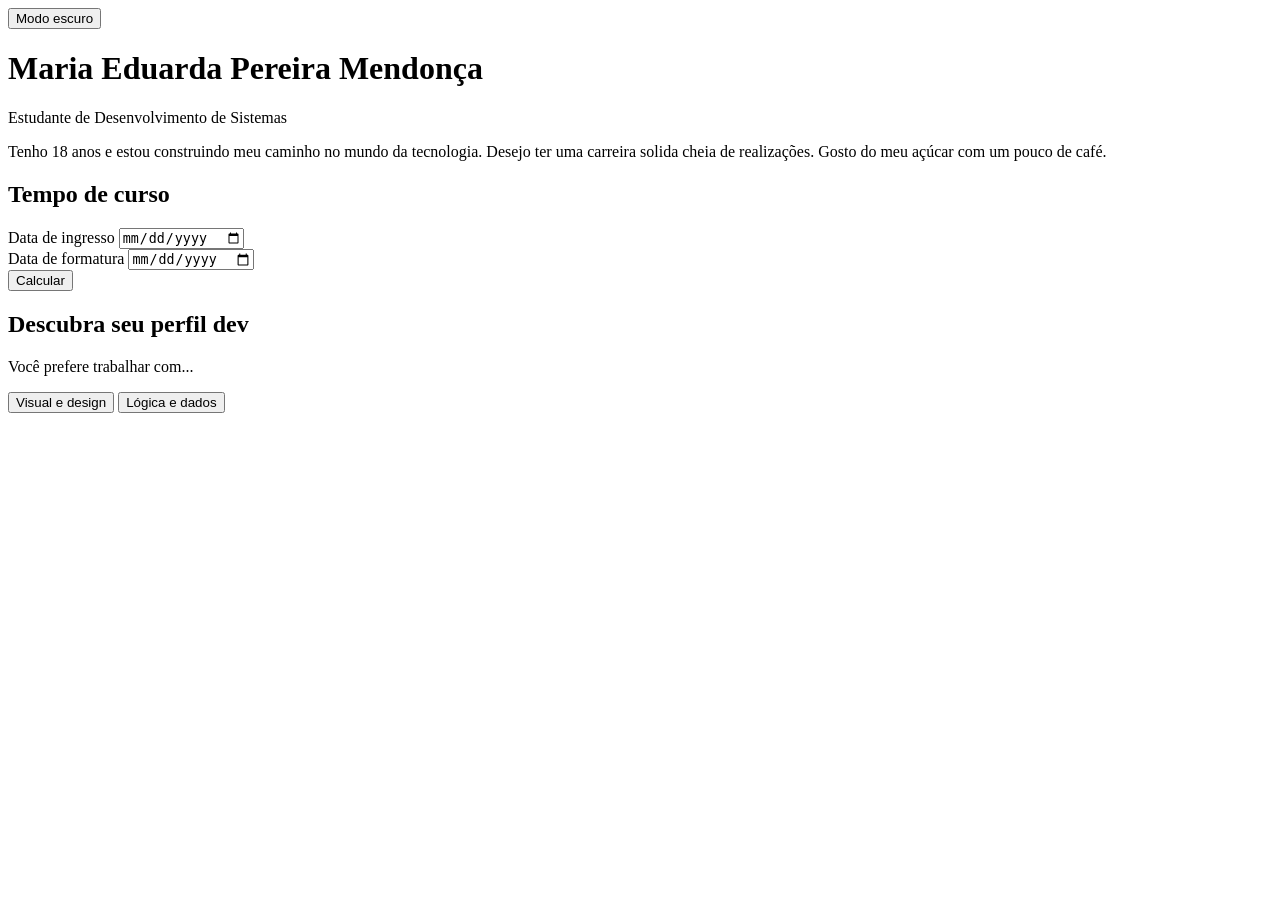
==== portfolio/pages/index.html @ 27e1f037 "Update index.html" ====
<!DOCTYPE html>
<html lang="pt-br">
<head>
  <meta charset="UTF-8">
  <meta name="viewport" content="width=device-width, initial-scale=1.0">
  <link href="https://fonts.googleapis.com/css2?family=Nunito:wght@400;600;700;800&display=swap" rel="stylesheet">
  <link rel="stylesheet" href="../style/style.css">
  <title>Portfólio</title>
</head>
<body>

  <div class="container">
    
    <div class="top-bar">
      <button id="modoClaroEscuro">Modo escuro</button>
    </div>

    <div class="hero">
      <h1>Maria Eduarda Pereira Mendonça</h1>
      <p class="titulo">Estudante de Desenvolvimento de Sistemas</p>
      <p class="bio">
        Tenho 18 anos e estou construindo meu caminho no mundo da tecnologia.
        Desejo ter uma carreira solida cheia de realizações. Gosto do meu açúcar com um pouco de café. 
      </p>
    </div>

    <section>
      <h2>Tempo de curso</h2>
      <div class="form-row">
        <div>
          <label for="dataInicio">Data de ingresso</label>
          <input type="date" id="dataInicio">
        </div>
        <div>
          <label for="dataFim">Data de formatura</label>
          <input type="date" id="dataFim">
        </div>
      </div>
      <button class="btn" onclick="calcular()">Calcular</button>
      <p id="tempoRestante"></p>
    </section>

    <section>
      <h2>Descubra seu perfil dev</h2>
      <p class="quiz-desc">Você prefere trabalhar com...</p>
      <div class="quiz-buttons">
        <button class="btn-quiz" id="btn-visual">Visual e design</button>
        <button class="btn-quiz" id="btn-logica">Lógica e dados</button>
      </div>
      <p id="resultado-quiz"></p>
    </section>

  </div>

  <script src="../scripts/script.js"></script>
</body>
</html>
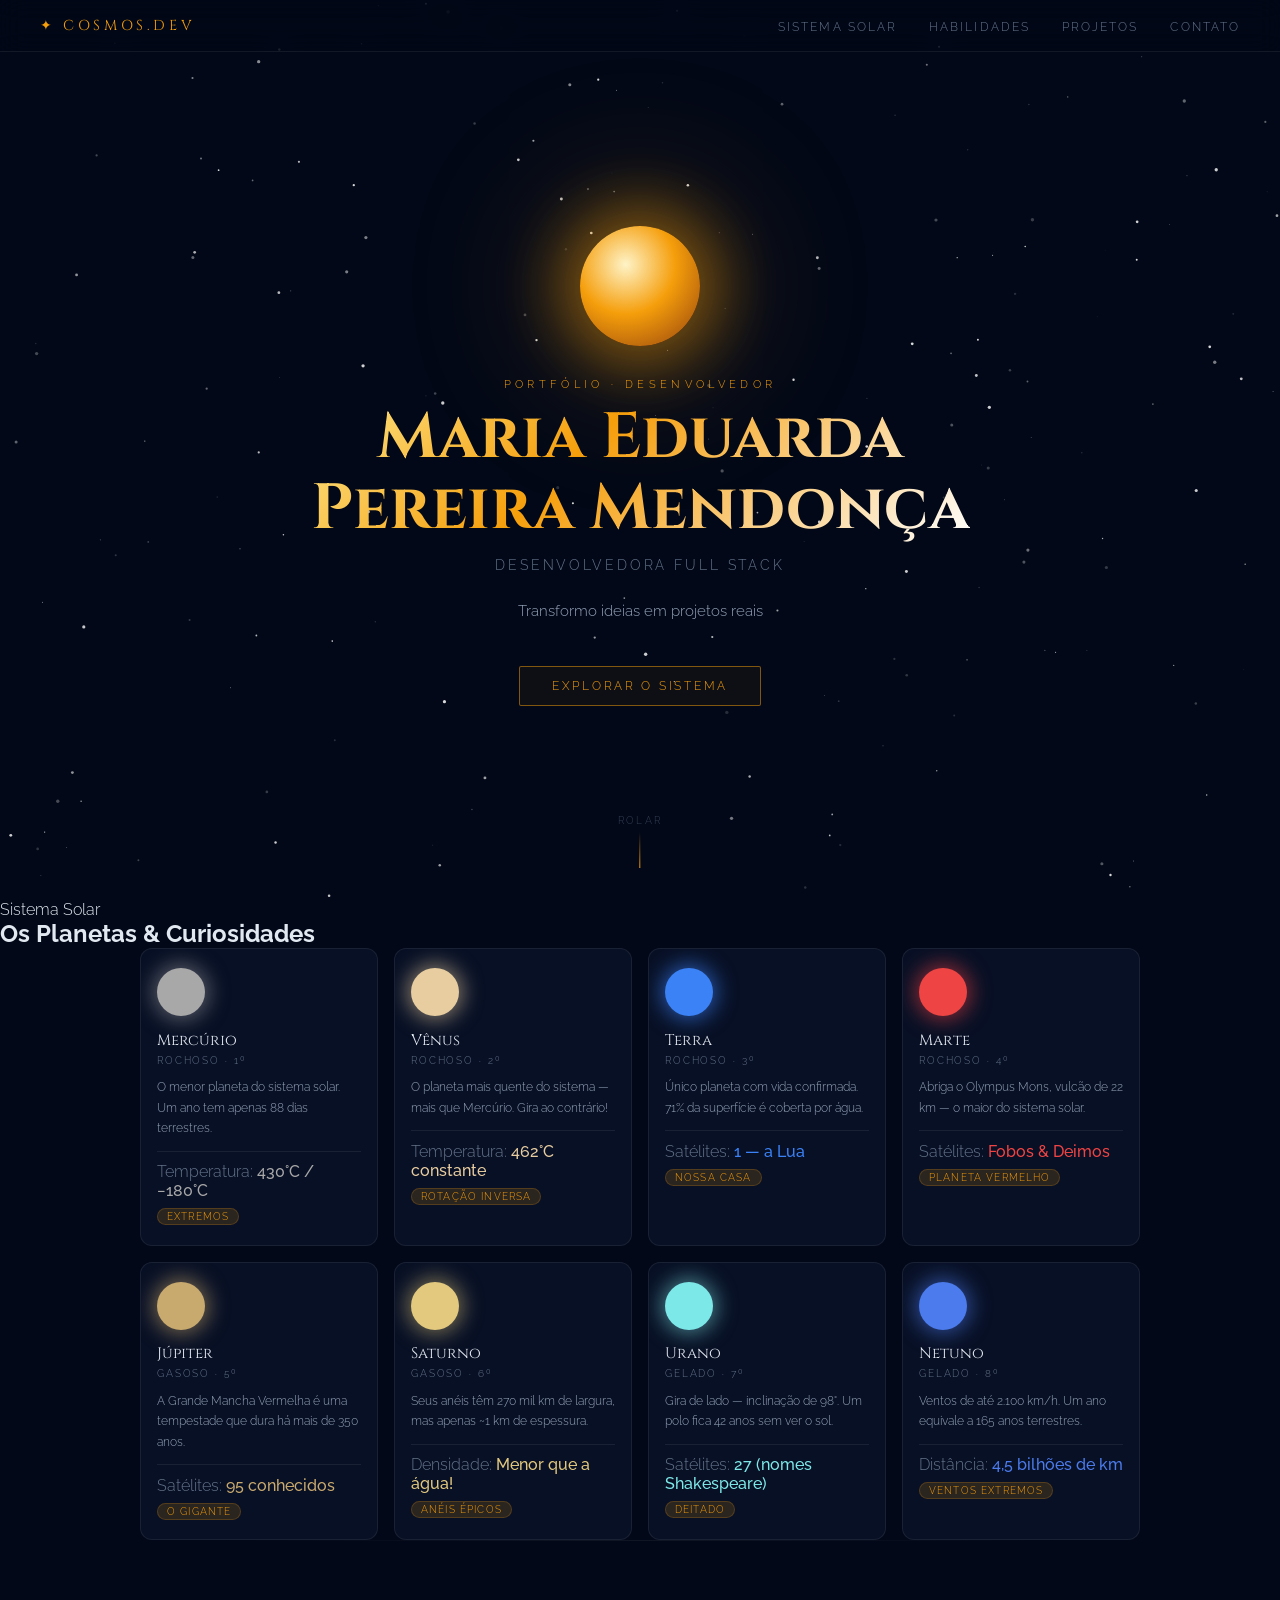
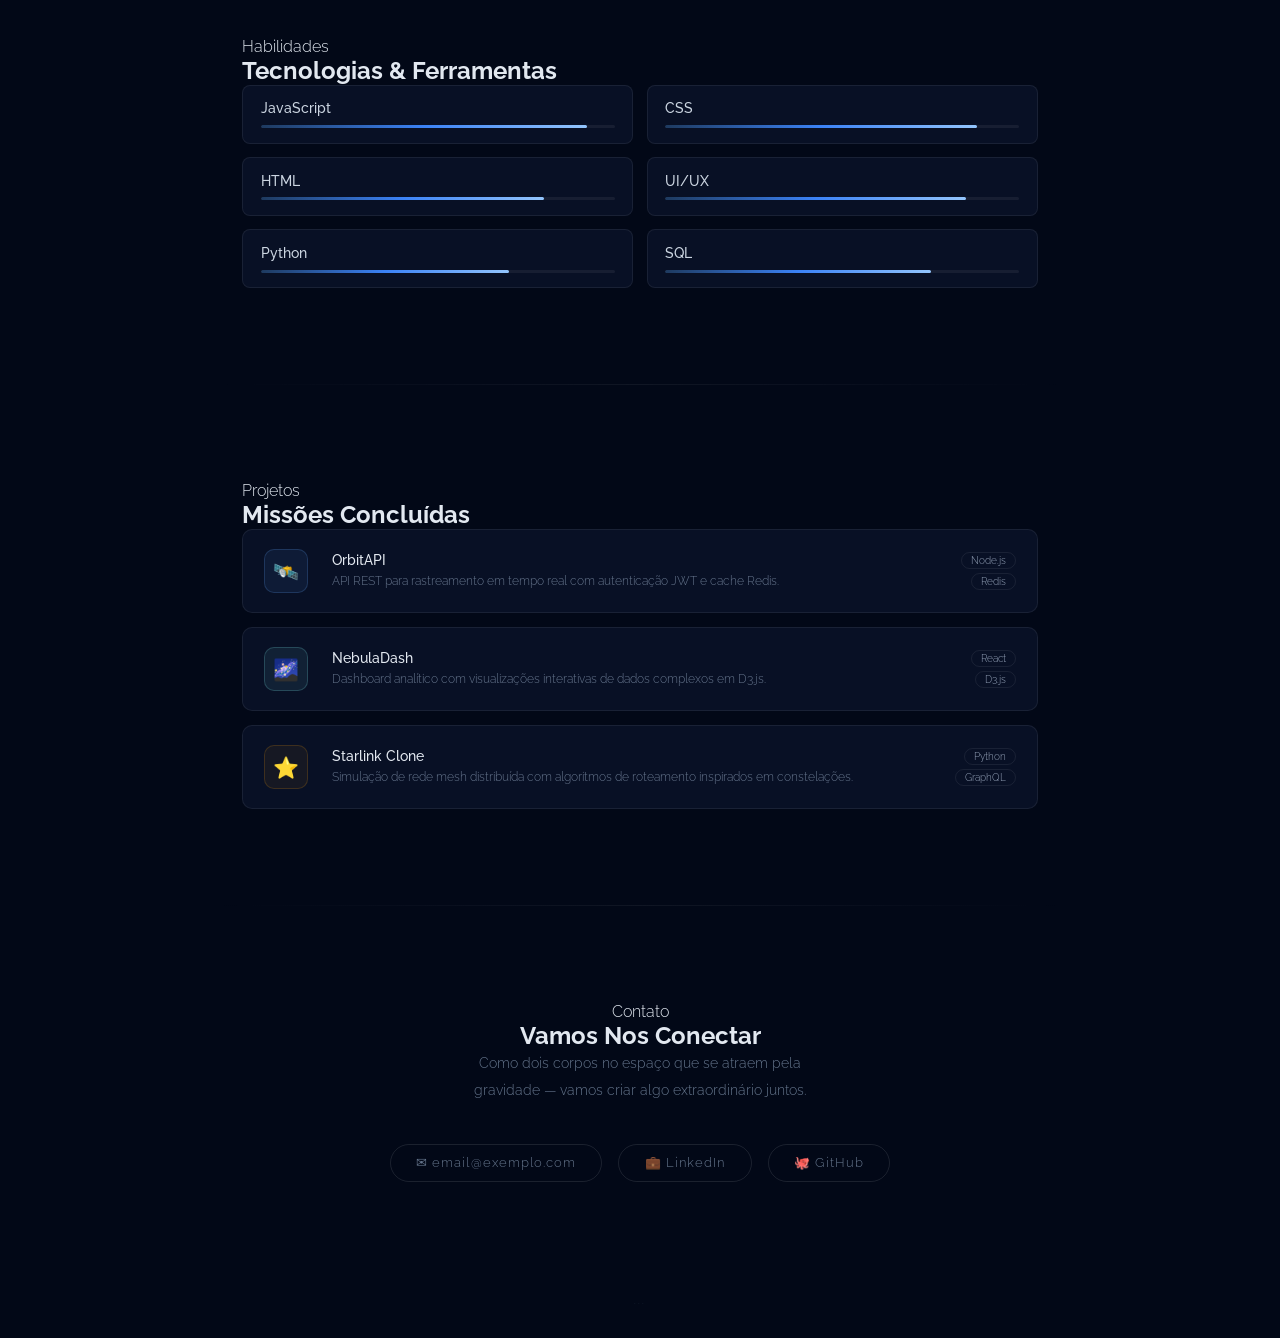
==== commit 9a49e7ef: "Criação do canvas-stars, barra de navegação, seções de projetos e habilidades estilização geral" ====
--- a/portfolio/pages/index.html
+++ b/portfolio/pages/index.html
@@ -1,57 +1,115 @@
 <!DOCTYPE html>
-<html lang="pt-br">
+<html lang="pt-BR">
 <head>
   <meta charset="UTF-8">
   <meta name="viewport" content="width=device-width, initial-scale=1.0">
-  <link href="https://fonts.googleapis.com/css2?family=Nunito:wght@400;600;700;800&display=swap" rel="stylesheet">
+  <title>Portfólio · Cosmos Dev</title>
+  <link href="https://fonts.googleapis.com/css2?family=Cinzel:wght@400;700&family=Raleway:wght@300;400;500&display=swap" rel="stylesheet">
   <link rel="stylesheet" href="../style/style.css">
-  <title>Portfólio</title>
 </head>
 <body>
 
-  <div class="container">
-    
-    <div class="top-bar">
-      <button id="modoClaroEscuro">Modo escuro</button>
-    </div>
+<canvas id="canvas-stars"></canvas>
 
-    <div class="hero">
-      <h1>Maria Eduarda Pereira Mendonça</h1>
-      <p class="titulo">Estudante de Desenvolvimento de Sistemas</p>
-      <p class="bio">
-        Tenho 18 anos e estou construindo meu caminho no mundo da tecnologia.
-        Desejo ter uma carreira solida cheia de realizações. Gosto do meu açúcar com um pouco de café. 
-      </p>
-    </div>
+<nav>
+  <div class="nav-logo">✦ COSMOS.DEV</div>
+  <ul class="nav-links">
+    <li><a href="#solar">Sistema Solar</a></li>
+    <li><a href="#skills">Habilidades</a></li>
+    <li><a href="#projects">Projetos</a></li>
+    <li><a href="#contact">Contato</a></li>
+  </ul>
+</nav>
 
-    <section>
-      <h2>Tempo de curso</h2>
-      <div class="form-row">
-        <div>
-          <label for="dataInicio">Data de ingresso</label>
-          <input type="date" id="dataInicio">
-        </div>
-        <div>
-          <label for="dataFim">Data de formatura</label>
-          <input type="date" id="dataFim">
-        </div>
-      </div>
-      <button class="btn" onclick="calcular()">Calcular</button>
-      <p id="tempoRestante"></p>
-    </section>
+<!-- HERO -->
+<section id="hero">
+  <div class="sun"></div>
+  <p class="hero-label">Portfólio · Desenvolvedor</p>
+  <h1 class="hero-title">Maria Eduarda<br>Pereira Mendonça</h1>
+  <p class="hero-role">Desenvolvedora Full Stack</p>
+  <p class="hero-bio">Transformo ideias em projetos reais</p>
+  <a href="#solar" class="btn">Explorar o Sistema</a>
+  <div class="scroll-arrow">rolar</div>
+</section>
 
-    <section>
-      <h2>Descubra seu perfil dev</h2>
-      <p class="quiz-desc">Você prefere trabalhar com...</p>
-      <div class="quiz-buttons">
-        <button class="btn-quiz" id="btn-visual">Visual e design</button>
-        <button class="btn-quiz" id="btn-logica">Lógica e dados</button>
-      </div>
-      <p id="resultado-quiz"></p>
-    </section>
-
+<!-- SOLAR SYSTEM -->
+<section id="solar">
+  <div class="section-head">
+    <p class="section-tag">Sistema Solar</p>
+    <h2 class="section-title">Os Planetas & Curiosidades</h2>
+    <div class="section-line"></div>
   </div>
 
-  <script src="../scripts/script.js"></script>
+  <div class="planets-grid" id="planets-grid"></div>
+</section>
+
+<div class="div-line"></div>
+
+<!-- SKILLS -->
+<section id="skills">
+  <div class="section-head">
+    <p class="section-tag">Habilidades</p>
+    <h2 class="section-title">Tecnologias & Ferramentas</h2>
+    <div class="section-line"></div>
+  </div>
+  <div class="skills-grid">
+    <div class="skill-row"><div class="skill-top"><span class="skill-name">JavaScript</span><span class="skill-pct"></span></div><div class="bar-bg"><div class="bar-fill" style="width:92%;animation-delay:.1s"></div></div></div>
+    <div class="skill-row"><div class="skill-top"><span class="skill-name">CSS</span><span class="skill-pct"></span></div><div class="bar-bg"><div class="bar-fill" style="width:88%;animation-delay:.2s"></div></div></div>
+    <div class="skill-row"><div class="skill-top"><span class="skill-name">HTML</span><span class="skill-pct"></span></div><div class="bar-bg"><div class="bar-fill" style="width:80%;animation-delay:.3s"></div></div></div>
+    <div class="skill-row"><div class="skill-top"><span class="skill-name">UI/UX</span><span class="skill-pct"></span></div><div class="bar-bg"><div class="bar-fill" style="width:85%;animation-delay:.4s"></div></div></div>
+    <div class="skill-row"><div class="skill-top"><span class="skill-name">Python</span><span class="skill-pct"></span></div><div class="bar-bg"><div class="bar-fill" style="width:70%;animation-delay:.5s"></div></div></div>
+    <div class="skill-row"><div class="skill-top"><span class="skill-name">SQL</span><span class="skill-pct"></span></div><div class="bar-bg"><div class="bar-fill" style="width:75%;animation-delay:.6s"></div></div></div>
+  </div>
+</section>
+
+<div class="div-line"></div>
+
+<!-- PROJECTS -->
+<section id="projects">
+  <div class="section-head">
+    <p class="section-tag">Projetos</p>
+    <h2 class="section-title">Missões Concluídas</h2>
+    <div class="section-line"></div>
+  </div>
+  <div class="proj-list">
+    <div class="proj-card">
+      <div class="proj-icon" style="--pi:rgba(96,165,250,.08);--pib:rgba(96,165,250,.2)">🛰️</div>
+      <div><div class="proj-title">OrbitAPI</div><div class="proj-desc">API REST para rastreamento em tempo real com autenticação JWT e cache Redis.</div></div>
+      <div class="proj-tags"><span class="tag">Node.js</span><span class="tag">Redis</span></div>
+    </div>
+    <div class="proj-card">
+      <div class="proj-icon" style="--pi:rgba(125,232,232,.08);--pib:rgba(125,232,232,.2)">🌌</div>
+      <div><div class="proj-title">NebulaDash</div><div class="proj-desc">Dashboard analítico com visualizações interativas de dados complexos em D3.js.</div></div>
+      <div class="proj-tags"><span class="tag">React</span><span class="tag">D3.js</span></div>
+    </div>
+    <div class="proj-card">
+      <div class="proj-icon" style="--pi:rgba(245,158,11,.06);--pib:rgba(245,158,11,.18)">⭐</div>
+      <div><div class="proj-title">Starlink Clone</div><div class="proj-desc">Simulação de rede mesh distribuída com algoritmos de roteamento inspirados em constelações.</div></div>
+      <div class="proj-tags"><span class="tag">Python</span><span class="tag">GraphQL</span></div>
+    </div>
+  </div>
+</section>
+
+<div class="div-line"></div>
+
+<!-- CONTACT -->
+<section id="contact">
+  <div class="section-head">
+    <p class="section-tag">Contato</p>
+    <h2 class="section-title">Vamos Nos Conectar</h2>
+    <div class="section-line"></div>
+  </div>
+  <p class="contact-desc">Como dois corpos no espaço que se atraem pela gravidade — vamos criar algo extraordinário juntos.</p>
+  <div class="contact-btns">
+    <a href="mailto:email@exemplo.com" class="c-btn">✉ email@exemplo.com</a>
+    <a href="#" class="c-btn">💼 LinkedIn</a>
+    <a href="#" class="c-btn">🐙 GitHub</a>
+  </div>
+</section>
+
+<footer>...</footer>
+
+
+<script src="../scripts/script.js"></script>
 </body>
 </html>
--- a/portfolio/style/style.css
+++ b/portfolio/style/style.css
@@ -0,0 +1,399 @@
+*, *::before, *::after { margin: 0; padding: 0; box-sizing: border-box; }
+
+:root {
+  --gold: #f59e0b;
+  --gold-dim: rgba(245,158,11,0.15);
+  --blue: #60a5fa;
+  --text: #e2e8f0;
+  --muted: #64748b;
+  --bg: #020817;
+  --card: rgba(10,18,40,0.85);
+  --border: rgba(255,255,255,0.07);
+}
+
+html { scroll-behavior: smooth; }
+
+body {
+  background: var(--bg);
+  color: var(--text);
+  font-family: 'Raleway', sans-serif;
+  font-weight: 300;
+  overflow-x: hidden;
+}
+
+/* ── STARS ── */
+#canvas-stars {
+  position: fixed;
+  inset: 0;
+  z-index: 0;
+  pointer-events: none;
+}
+
+/* ── NAV ── */
+nav {
+  position: fixed;
+  top: 0; left: 0; right: 0;
+  z-index: 100;
+  display: flex;
+  justify-content: space-between;
+  align-items: center;
+  padding: 1rem 2.5rem;
+  background: rgba(2,8,23,0.6);
+  backdrop-filter: blur(12px);
+  border-bottom: 1px solid var(--border);
+}
+
+.nav-logo {
+  font-family: 'Cinzel', serif;
+  font-size: 0.9rem;
+  letter-spacing: 0.25em;
+  color: var(--gold);
+}
+
+.nav-links { display: flex; gap: 2rem; list-style: none; }
+.nav-links a {
+  font-size: 0.72rem;
+  letter-spacing: 0.18em;
+  text-transform: uppercase;
+  color: var(--muted);
+  text-decoration: none;
+  transition: color .2s;
+}
+.nav-links a:hover { color: var(--gold); }
+
+/* ── SECTIONS ── */
+section { position: relative; z-index: 1; }
+
+/* ── HERO ── */
+#hero {
+  min-height: 100vh;
+  display: flex;
+  flex-direction: column;
+  align-items: center;
+  justify-content: center;
+  text-align: center;
+  padding: 6rem 2rem 4rem;
+}
+
+.sun {
+  width: 120px; height: 120px;
+  border-radius: 50%;
+  background: radial-gradient(circle at 38% 32%, #fef3c7, #f59e0b 45%, #92400e);
+  box-shadow: 0 0 60px 20px rgba(245,158,11,.45), 0 0 140px 50px rgba(245,158,11,.15);
+  margin-bottom: 2rem;
+  animation: sun-pulse 4s ease-in-out infinite;
+}
+
+@keyframes sun-pulse {
+  0%,100% { box-shadow: 0 0 60px 20px rgba(245,158,11,.45), 0 0 140px 50px rgba(245,158,11,.15); }
+  50%      { box-shadow: 0 0 80px 30px rgba(245,158,11,.65), 0 0 180px 70px rgba(245,158,11,.25); }
+}
+
+.hero-label {
+  font-size: 0.68rem;
+  letter-spacing: 0.4em;
+  text-transform: uppercase;
+  color: var(--gold);
+  margin-bottom: .75rem;
+}
+
+.hero-title {
+  font-family: 'Cinzel', serif;
+  font-size: clamp(2.4rem, 5vw, 4rem);
+  font-weight: 700;
+  line-height: 1.1;
+  background: linear-gradient(135deg, #fde68a, #f59e0b 40%, #fff);
+  -webkit-background-clip: text;
+  -webkit-text-fill-color: transparent;
+  background-clip: text;
+  margin-bottom: .75rem;
+}
+
+.hero-role {
+  font-size: .9rem;
+  letter-spacing: .2em;
+  text-transform: uppercase;
+  color: var(--muted);
+  margin-bottom: 1.5rem;
+}
+
+.hero-bio {
+  max-width: 460px;
+  font-size: .95rem;
+  color: #94a3b8;
+  line-height: 1.9;
+  margin-bottom: 2.5rem;
+}
+
+.btn {
+  display: inline-block;
+  padding: .7rem 2rem;
+  border: 1px solid rgba(245,158,11,.5);
+  color: var(--gold);
+  font-family: 'Raleway', sans-serif;
+  font-size: .78rem;
+  letter-spacing: .22em;
+  text-transform: uppercase;
+  text-decoration: none;
+  background: rgba(245,158,11,.05);
+  border-radius: 2px;
+  cursor: pointer;
+  transition: all .3s;
+}
+.btn:hover { background: rgba(245,158,11,.15); box-shadow: 0 0 20px rgba(245,158,11,.2); }
+
+.scroll-arrow {
+  position: absolute;
+  bottom: 2rem;
+  left: 50%;
+  transform: translateX(-50%);
+  display: flex;
+  flex-direction: column;
+  align-items: center;
+  gap: 6px;
+  color: #334155;
+  font-size: .65rem;
+  letter-spacing: .2em;
+  text-transform: uppercase;
+  animation: float 2.2s ease-in-out infinite;
+}
+.scroll-arrow::after {
+  content: '';
+  width: 1px; height: 36px;
+  background: linear-gradient(to bottom, transparent, var(--gold));
+}
+@keyframes float { 0%,100%{transform:translateX(-50%) translateY(0)} 50%{transform:translateX(-50%) translateY(8px)} }
+
+
+
+/* Planet cards */
+.planets-grid {
+  display: grid;
+  grid-template-columns: repeat(auto-fill, minmax(200px, 1fr));
+  gap: 1rem;
+  max-width: 1000px;
+  margin: 0 auto;
+}
+
+.p-card {
+  background: var(--card);
+  border: 1px solid var(--border);
+  border-radius: 12px;
+  padding: 1.2rem 1rem;
+  cursor: pointer;
+  transition: transform .25s, border-color .25s, box-shadow .25s;
+  position: relative;
+  overflow: hidden;
+}
+.p-card::after {
+  content: '';
+  position: absolute;
+  top: 0; left: 0; right: 0;
+  height: 2px;
+  background: var(--pc, var(--gold));
+  transform: scaleX(0);
+  transition: transform .3s;
+  transform-origin: left;
+}
+.p-card:hover { transform: translateY(-4px); border-color: rgba(255,255,255,.15); box-shadow: 0 12px 40px rgba(0,0,0,.4); }
+.p-card:hover::after { transform: scaleX(1); }
+
+.p-ball {
+  width: 48px; height: 48px;
+  border-radius: 50%;
+  margin-bottom: .85rem;
+  background: var(--pb);
+  box-shadow: 0 0 20px 4px var(--pg);
+  flex-shrink: 0;
+}
+
+.p-name {
+  font-family: 'Cinzel', serif;
+  font-size: .95rem;
+  margin-bottom: .2rem;
+}
+
+.p-type {
+  font-size: .65rem;
+  letter-spacing: .18em;
+  text-transform: uppercase;
+  color: var(--muted);
+  margin-bottom: .7rem;
+}
+
+.p-fact {
+  font-size: .78rem;
+  color: #94a3b8;
+  line-height: 1.65;
+  margin-bottom: .75rem;
+}
+
+.p-stat {
+  font-size: .7xl;
+  color: var(--muted);
+  border-top: 1px solid var(--border);
+  padding-top: .65rem;
+}
+.p-stat b { color: var(--pc, var(--gold)); font-weight: 500; }
+
+.p-badge {
+  display: inline-block;
+  margin-top: .5rem;
+  font-size: .6rem;
+  padding: 2px 9px;
+  border-radius: 20px;
+  background: var(--gold-dim);
+  border: 1px solid rgba(245,158,11,.2);
+  color: var(--gold);
+  letter-spacing: .12em;
+  text-transform: uppercase;
+}
+
+/* ── SKILLS ── */
+#skills {
+  padding: 6rem 2rem;
+  max-width: 860px;
+  margin: 0 auto;
+}
+
+.skills-grid {
+  display: grid;
+  grid-template-columns: 1fr 1fr;
+  gap: .85rem;
+}
+
+.skill-row {
+  background: var(--card);
+  border: 1px solid var(--border);
+  border-radius: 8px;
+  padding: .9rem 1.1rem;
+}
+
+.skill-top { display: flex; justify-content: space-between; margin-bottom: .55rem; }
+.skill-name { font-size: .85rem; color: #cbd5e1; font-weight: 500; }
+.skill-pct { font-size: .78rem; color: var(--gold); }
+
+.bar-bg { height: 3px; background: rgba(255,255,255,.06); border-radius: 2px; overflow: hidden; }
+.bar-fill {
+  height: 100%;
+  border-radius: 2px;
+  background: linear-gradient(to right, #1e3a5f, #3b82f6, #93c5fd);
+  animation: grow 1.4s cubic-bezier(.4,0,.2,1) both;
+  transform-origin: left;
+}
+@keyframes grow { from{transform:scaleX(0)} to{transform:scaleX(1)} }
+
+/* ── PROJECTS ── */
+#projects {
+  padding: 6rem 2rem;
+  max-width: 860px;
+  margin: 0 auto;
+}
+
+.proj-list { display: flex; flex-direction: column; gap: .85rem; }
+
+.proj-card {
+  display: grid;
+  grid-template-columns: 52px 1fr auto;
+  align-items: center;
+  gap: 1rem;
+  padding: 1.2rem 1.3rem;
+  background: var(--card);
+  border: 1px solid var(--border);
+  border-radius: 10px;
+  transition: border-color .25s, transform .25s;
+  cursor: default;
+}
+.proj-card:hover { border-color: rgba(96,165,250,.3); transform: translateX(4px); }
+
+.proj-icon {
+  width: 44px; height: 44px;
+  border-radius: 10px;
+  display: flex; align-items: center; justify-content: center;
+  font-size: 1.3rem;
+  background: var(--pi, rgba(96,165,250,.08));
+  border: 1px solid var(--pib, rgba(96,165,250,.18));
+}
+
+.proj-title { font-size: .9rem; font-weight: 500; margin-bottom: .2rem; }
+.proj-desc { font-size: .75rem; color: var(--muted); line-height: 1.6; }
+
+.proj-tags { display: flex; flex-direction: column; gap: 4px; align-items: flex-end; }
+.tag {
+  font-size: .62rem;
+  padding: 2px 9px;
+  border-radius: 20px;
+  border: 1px solid var(--border);
+  color: #94a3b8;
+  white-space: nowrap;
+}
+
+/* ── CONTACT ── */
+#contact {
+  padding: 6rem 2rem 5rem;
+  text-align: center;
+}
+
+.contact-desc { color: var(--muted); font-size: .88rem; max-width: 360px; margin: 0 auto 2.5rem; line-height: 1.9; }
+
+.contact-btns { display: flex; justify-content: center; gap: 1rem; flex-wrap: wrap; }
+.c-btn {
+  display: flex; align-items: center; gap: 8px;
+  padding: .65rem 1.6rem;
+  border: 1px solid rgba(255,255,255,.1);
+  border-radius: 40px;
+  color: var(--muted);
+  font-size: .8rem;
+  letter-spacing: .08em;
+  cursor: pointer;
+  background: transparent;
+  font-family: 'Raleway', sans-serif;
+  transition: all .3s;
+  text-decoration: none;
+}
+.c-btn:hover { border-color: rgba(245,158,11,.4); color: var(--gold); background: rgba(245,158,11,.05); }
+
+/* ── DIVIDER ── */
+.div-line {
+  width: 100%;
+  height: 1px;
+  background: linear-gradient(to right, transparent, rgba(255,255,255,.06), transparent);
+  max-width: 860px;
+  margin: 0 auto;
+  position: relative; z-index: 1;
+}
+
+/* ── FOOTER ── */
+footer {
+  text-align: center;
+  padding: 2rem;
+  color: #1e293b;
+  font-size: .65rem;
+  letter-spacing: .18em;
+  text-transform: uppercase;
+  position: relative; z-index: 1;
+}
+
+/* ── TOOLTIP ── */
+#planet-tooltip {
+  position: fixed;
+  background: rgba(10,18,40,.95);
+  border: 1px solid rgba(255,255,255,.12);
+  border-radius: 8px;
+  padding: .6rem .9rem;
+  font-size: .8rem;
+  color: var(--text);
+  pointer-events: none;
+  opacity: 0;
+  transition: opacity .2s;
+  z-index: 200;
+  max-width: 180px;
+  line-height: 1.5;
+}
+
+@media (max-width: 600px) {
+  .skills-grid { grid-template-columns: 1fr; }
+  nav { padding: 1rem 1.2rem; }
+  .nav-links { gap: 1rem; }
+  #canvas-solar { width: 100% !important; height: auto !important; }
+}
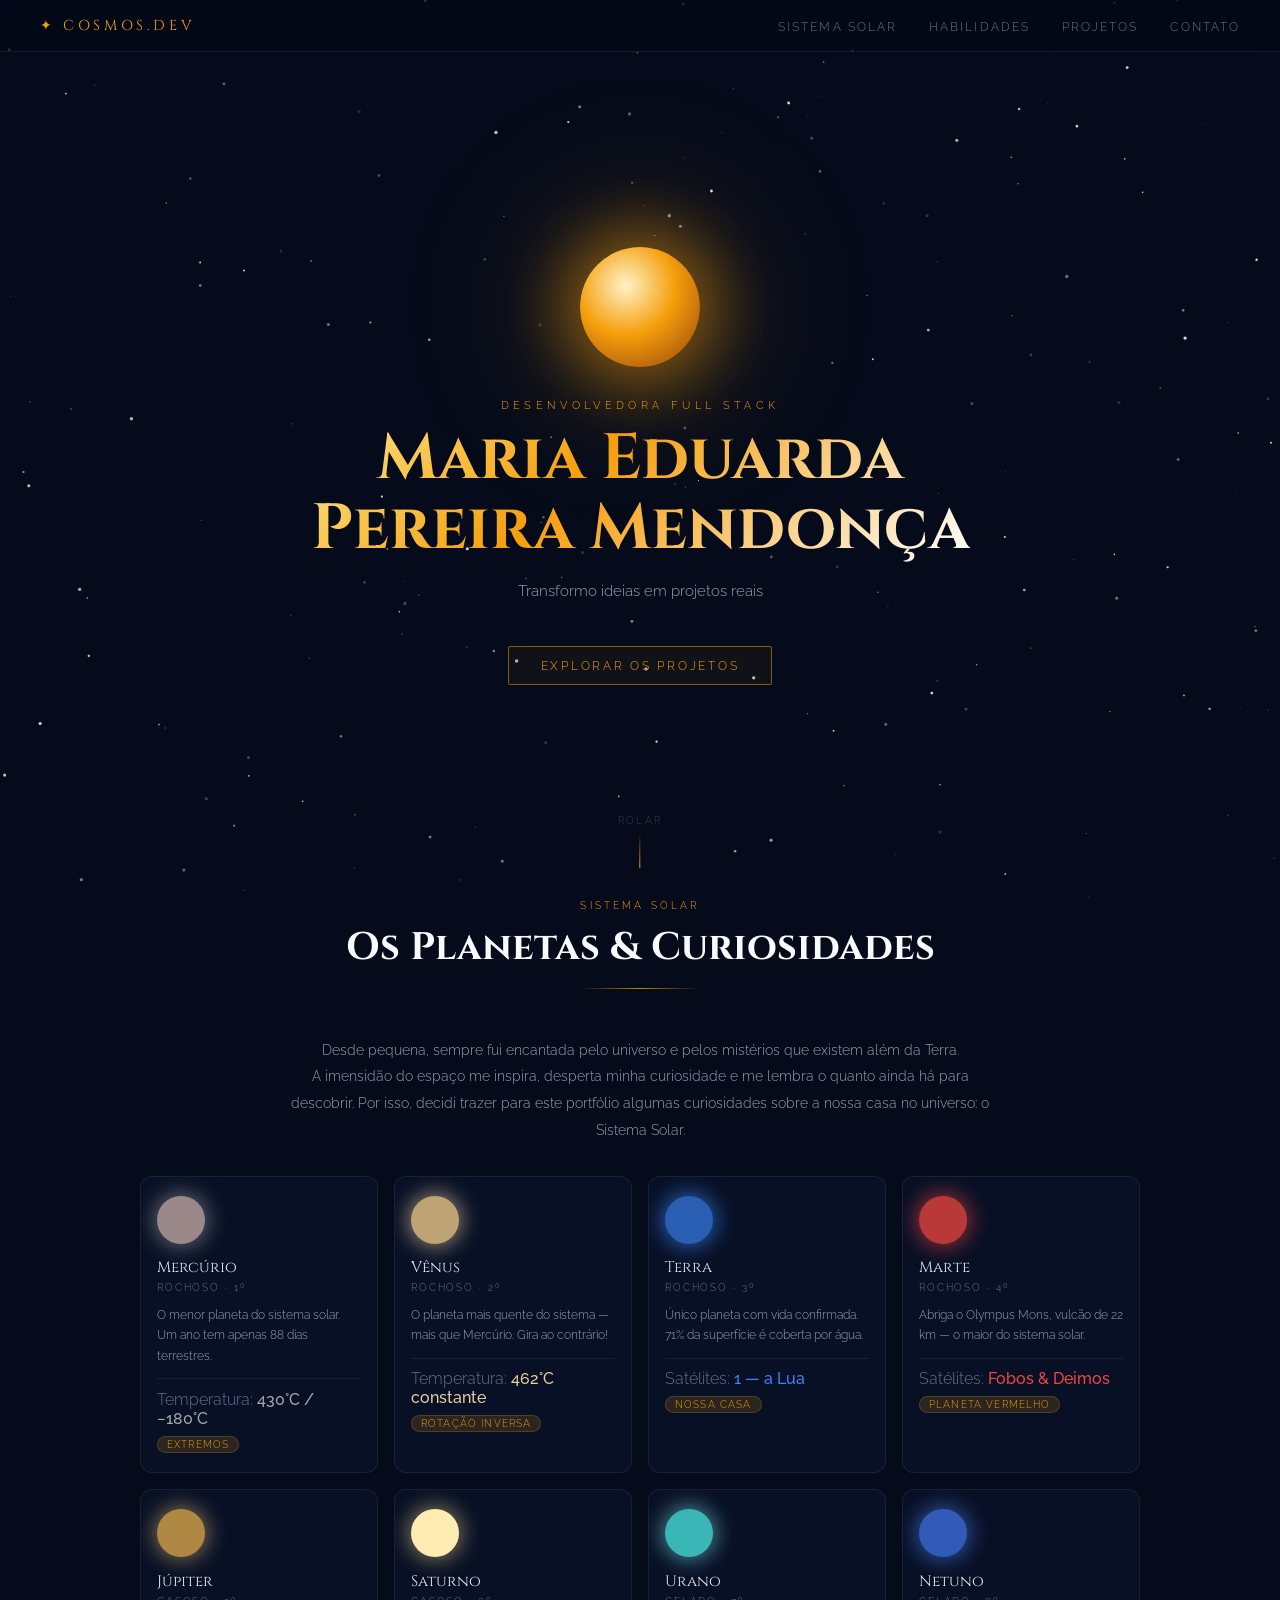
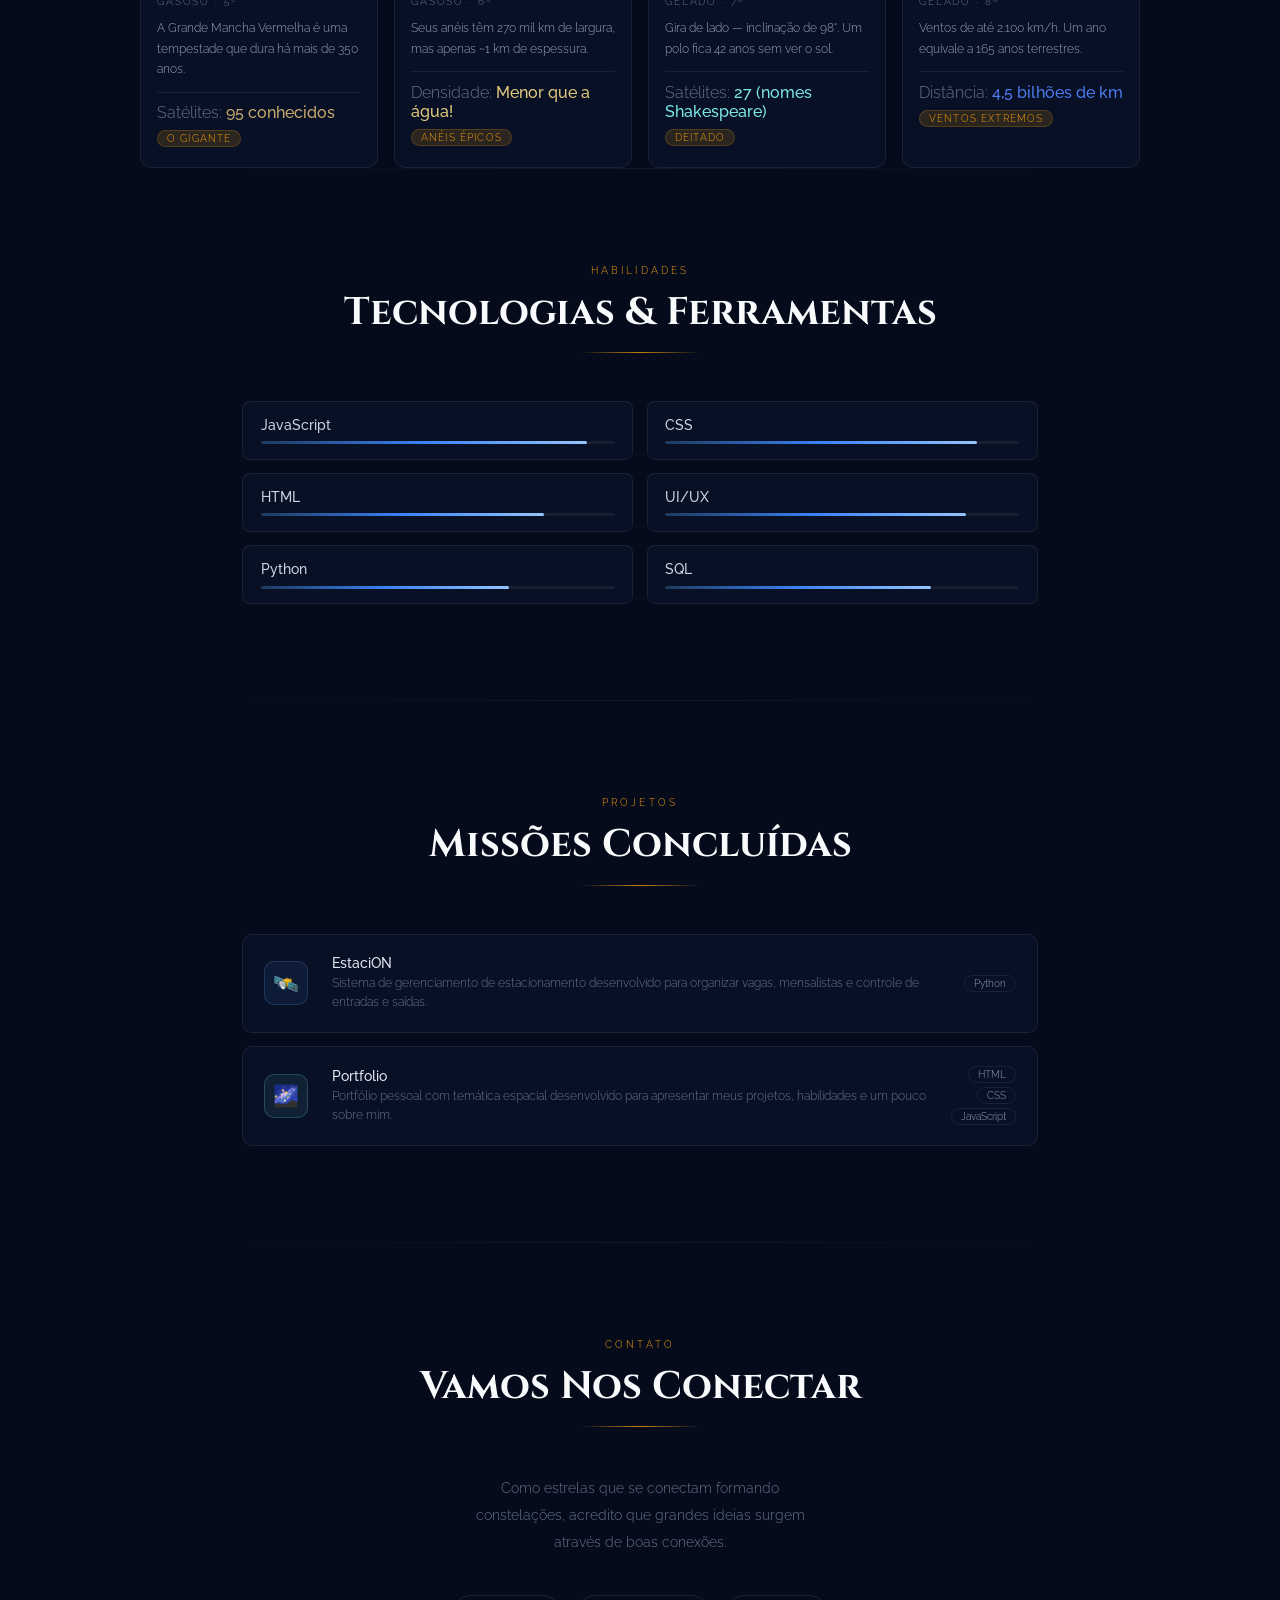
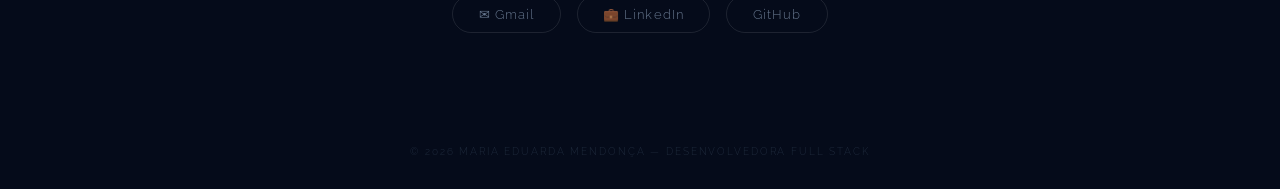
==== commit 85775eb0: "Reparos nas seções contatos e projetos" ====
--- a/portfolio/pages/index.html
+++ b/portfolio/pages/index.html
@@ -24,11 +24,10 @@
 <!-- HERO -->
 <section id="hero">
   <div class="sun"></div>
-  <p class="hero-label">Portfólio · Desenvolvedor</p>
+  <p class="hero-label">Desenvolvedora Full Stack</p>
   <h1 class="hero-title">Maria Eduarda<br>Pereira Mendonça</h1>
-  <p class="hero-role">Desenvolvedora Full Stack</p>
   <p class="hero-bio">Transformo ideias em projetos reais</p>
-  <a href="#solar" class="btn">Explorar o Sistema</a>
+  <a href="#projects" class="btn">Explorar os projetos</a>
   <div class="scroll-arrow">rolar</div>
 </section>
 
@@ -39,7 +38,11 @@
     <h2 class="section-title">Os Planetas & Curiosidades</h2>
     <div class="section-line"></div>
   </div>
-
+  <p class="section-desc"> 
+    Desde pequena, sempre fui encantada pelo universo e pelos mistérios que existem além da Terra. <br>
+    A imensidão do espaço me inspira, desperta minha curiosidade e me lembra o quanto ainda há para descobrir. 
+    Por isso, decidi trazer para este portfólio algumas curiosidades sobre a nossa casa no universo: o Sistema Solar.
+  </p>
   <div class="planets-grid" id="planets-grid"></div>
 </section>
 
@@ -72,22 +75,42 @@
     <div class="section-line"></div>
   </div>
   <div class="proj-list">
-    <div class="proj-card">
-      <div class="proj-icon" style="--pi:rgba(96,165,250,.08);--pib:rgba(96,165,250,.2)">🛰️</div>
-      <div><div class="proj-title">OrbitAPI</div><div class="proj-desc">API REST para rastreamento em tempo real com autenticação JWT e cache Redis.</div></div>
-      <div class="proj-tags"><span class="tag">Node.js</span><span class="tag">Redis</span></div>
+
+  <a href="https://github.com/GabrielKrull/EstaciON" target="_blank" class="proj-card">
+    <div class="proj-icon" style="--pi:rgba(96,165,250,.08);--pib:rgba(96,165,250,.2)">🛰️</div>
+
+    <div>
+      <div class="proj-title">EstaciON</div>
+      <div class="proj-desc">
+        Sistema de gerenciamento de estacionamento desenvolvido para organizar vagas,
+        mensalistas e controle de entradas e saídas.
+      </div>
     </div>
-    <div class="proj-card">
-      <div class="proj-icon" style="--pi:rgba(125,232,232,.08);--pib:rgba(125,232,232,.2)">🌌</div>
-      <div><div class="proj-title">NebulaDash</div><div class="proj-desc">Dashboard analítico com visualizações interativas de dados complexos em D3.js.</div></div>
-      <div class="proj-tags"><span class="tag">React</span><span class="tag">D3.js</span></div>
+
+    <div class="proj-tags">
+      <span class="tag">Python</span>
     </div>
-    <div class="proj-card">
-      <div class="proj-icon" style="--pi:rgba(245,158,11,.06);--pib:rgba(245,158,11,.18)">⭐</div>
-      <div><div class="proj-title">Starlink Clone</div><div class="proj-desc">Simulação de rede mesh distribuída com algoritmos de roteamento inspirados em constelações.</div></div>
-      <div class="proj-tags"><span class="tag">Python</span><span class="tag">GraphQL</span></div>
+  </a>
+
+  <a href="https://github.com/MariaDuda-dev/Portfolio" target="_blank" class="proj-card">
+    <div class="proj-icon" style="--pi:rgba(125,232,232,.08);--pib:rgba(125,232,232,.2)">🌌</div>
+
+    <div>
+      <div class="proj-title">Portfolio</div>
+      <div class="proj-desc">
+        Portfólio pessoal com temática espacial desenvolvido para apresentar meus projetos,
+        habilidades e um pouco sobre mim.
+      </div>
     </div>
-  </div>
+
+    <div class="proj-tags">
+      <span class="tag">HTML</span>
+      <span class="tag">CSS</span>
+      <span class="tag">JavaScript</span>
+    </div>
+  </a>
+
+ </div>
 </section>
 
 <div class="div-line"></div>
@@ -99,15 +122,36 @@
     <h2 class="section-title">Vamos Nos Conectar</h2>
     <div class="section-line"></div>
   </div>
-  <p class="contact-desc">Como dois corpos no espaço que se atraem pela gravidade — vamos criar algo extraordinário juntos.</p>
+
+  <p class="contact-desc">
+    Como estrelas que se conectam formando constelações, acredito que grandes ideias
+    surgem através de boas conexões.
+  </p>
+
   <div class="contact-btns">
-    <a href="mailto:email@exemplo.com" class="c-btn">✉ email@exemplo.com</a>
-    <a href="#" class="c-btn">💼 LinkedIn</a>
-    <a href="#" class="c-btn">🐙 GitHub</a>
+
+    <a href="https://mail.google.com/mail/?view=cm&fs=1&to=mariaeduarda382749@gmail.com"
+     target="_blank"
+     class="c-btn">
+     ✉ Gmail
+    </a>
+
+    <a href="https://www.linkedin.com/in/maria-eduarda-mendon%C3%A7a-a275b6407/"
+       target="_blank"
+       class="c-btn">
+      💼 LinkedIn
+    </a>
+
+    <a href="https://github.com/MariaDuda-dev"
+       target="_blank"
+       class="c-btn">
+       GitHub
+    </a>
+
   </div>
 </section>
 
-<footer>...</footer>
+<footer> © 2026 Maria Eduarda Mendonça — Desenvolvedora Full Stack</footer>
 
 
 <script src="../scripts/script.js"></script>
--- a/portfolio/style/style.css
+++ b/portfolio/style/style.css
@@ -1,16 +1,18 @@
 *, *::before, *::after { margin: 0; padding: 0; box-sizing: border-box; }
 
+ /* CORES DO SISTEMA  */
 :root {
   --gold: #f59e0b;
   --gold-dim: rgba(245,158,11,0.15);
   --blue: #60a5fa;
   --text: #e2e8f0;
   --muted: #64748b;
-  --bg: #020817;
+  --bg: #050b1a;
   --card: rgba(10,18,40,0.85);
   --border: rgba(255,255,255,0.07);
 }
 
+/* ROLAMENTO SUAVE DA BARRA DE NAVEGAÇÃO ATÉ A SEÇÃO */
 html { scroll-behavior: smooth; }
 
 body {
@@ -21,7 +23,7 @@
   overflow-x: hidden;
 }
 
-/* ── STARS ── */
+/* CANVAS DAS ESTRELAS DO BACKGROUND  */
 #canvas-stars {
   position: fixed;
   inset: 0;
@@ -29,7 +31,7 @@
   pointer-events: none;
 }
 
-/* ── NAV ── */
+/* BARRA DE NAVEGAÇÃO */
 nav {
   position: fixed;
   top: 0; left: 0; right: 0;
@@ -43,6 +45,7 @@
   border-bottom: 1px solid var(--border);
 }
 
+/* Logo que aparece na barra de navegação */
 .nav-logo {
   font-family: 'Cinzel', serif;
   font-size: 0.9rem;
@@ -50,6 +53,7 @@
   color: var(--gold);
 }
 
+/* links da barra de navegação */
 .nav-links { display: flex; gap: 2rem; list-style: none; }
 .nav-links a {
   font-size: 0.72rem;
@@ -61,8 +65,43 @@
 }
 .nav-links a:hover { color: var(--gold); }
 
-/* ── SECTIONS ── */
+/* SEÇÕES */
 section { position: relative; z-index: 1; }
+
+/* Estilização dos títulos das seções  */
+.section-head{
+  text-align:center;
+  margin-bottom:3rem;
+}
+
+.section-tag{
+  font-size:.62rem;
+  letter-spacing:.32em;
+  text-transform:uppercase;
+  color:var(--gold);
+  margin-bottom:.7rem;
+}
+
+.section-title{
+  font-family:'Cinzel', serif;
+  font-size:clamp(1.5rem,3.2vw,2.4rem);
+  font-weight:700;
+  color:#f8fafc;
+  margin-bottom:.9rem;
+}
+
+.section-line{
+  width:120px;
+  height:1px;
+  margin:0 auto;
+  background:linear-gradient(
+    to right,
+    transparent,
+    rgba(245,158,11,.8),
+    transparent
+  );
+}
+
 
 /* ── HERO ── */
 #hero {
@@ -107,14 +146,6 @@
   -webkit-text-fill-color: transparent;
   background-clip: text;
   margin-bottom: .75rem;
-}
-
-.hero-role {
-  font-size: .9rem;
-  letter-spacing: .2em;
-  text-transform: uppercase;
-  color: var(--muted);
-  margin-bottom: 1.5rem;
 }
 
 .hero-bio {
@@ -256,6 +287,16 @@
   margin: 0 auto;
 }
 
+.section-desc{
+  max-width: 700px;
+  margin: 0 auto;
+  margin-bottom: 2rem;
+  text-align: center;
+  color: #94a3b8;
+  font-size: .88rem;
+  line-height: 1.9;
+}
+
 .skills-grid {
   display: grid;
   grid-template-columns: 1fr 1fr;
@@ -326,6 +367,11 @@
   border: 1px solid var(--border);
   color: #94a3b8;
   white-space: nowrap;
+}
+
+.proj-card{
+  text-decoration: none;
+  color: inherit;
 }
 
 /* ── CONTACT ── */
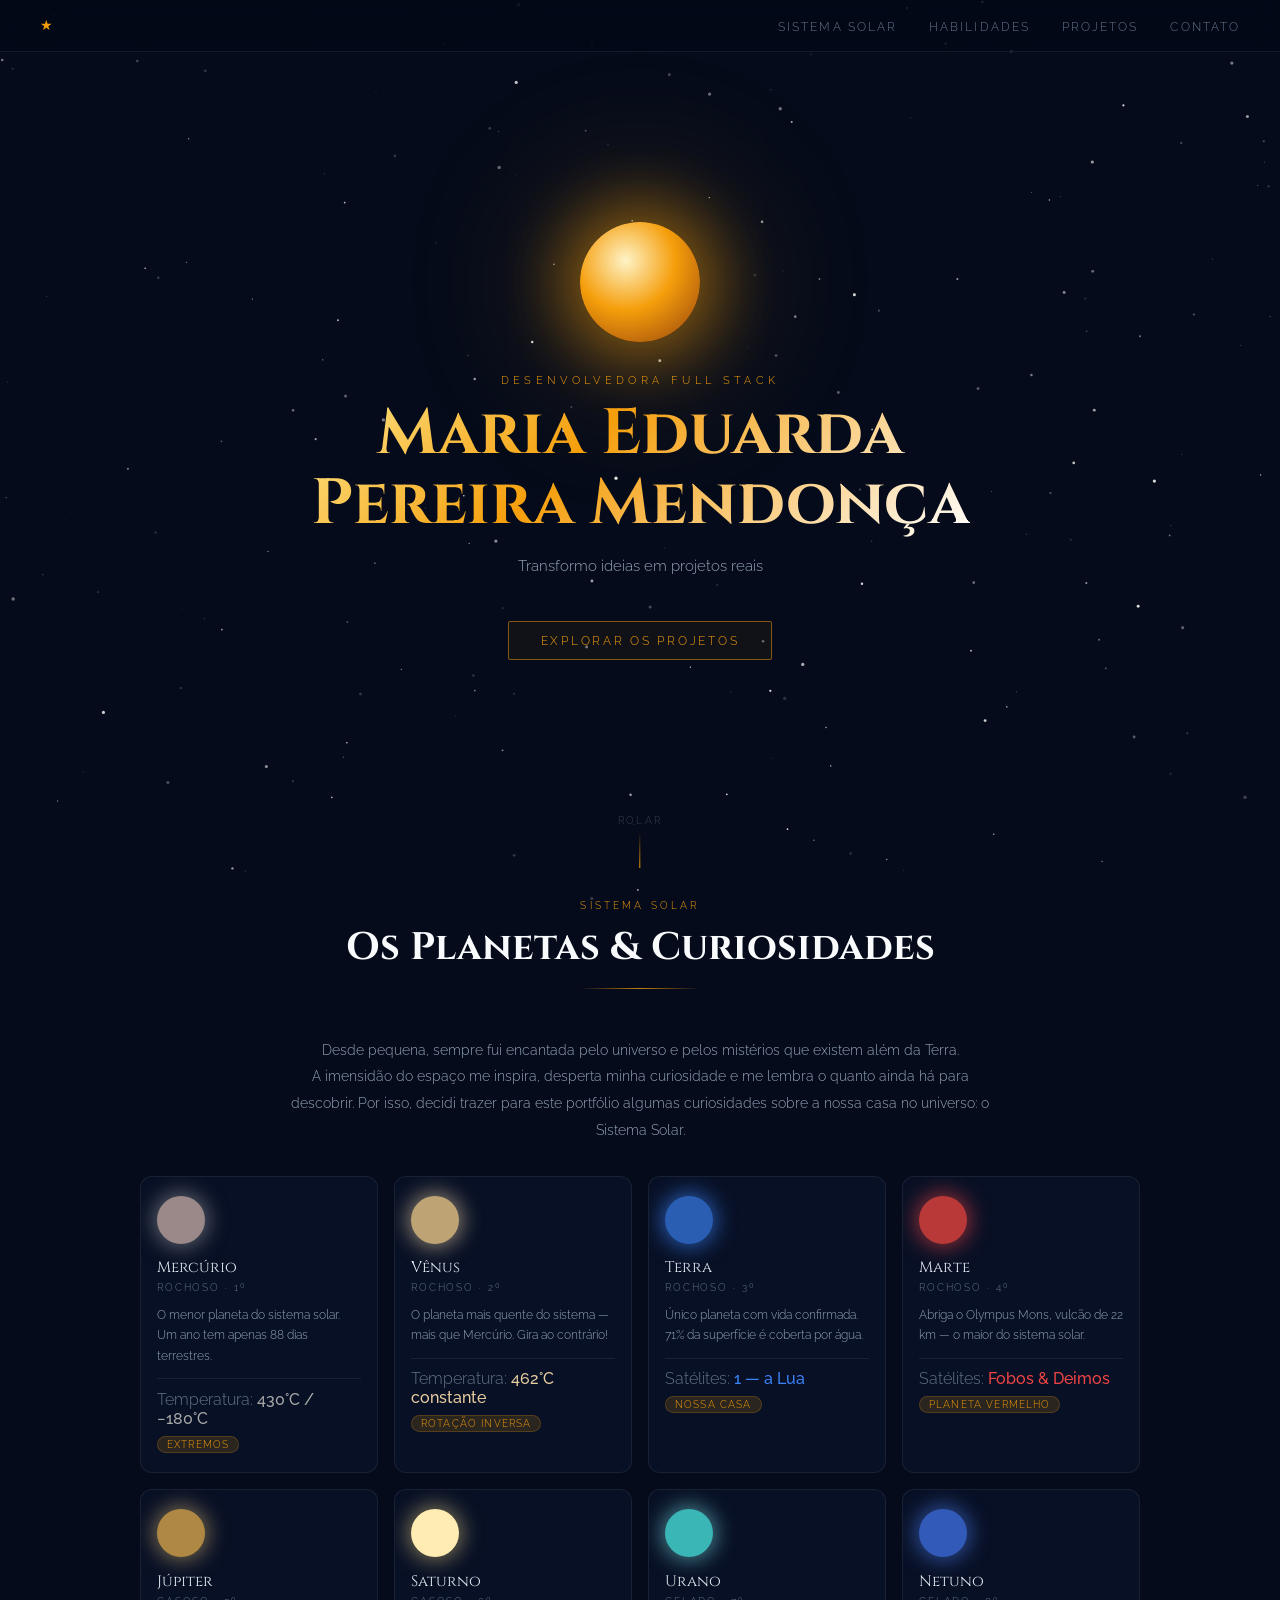
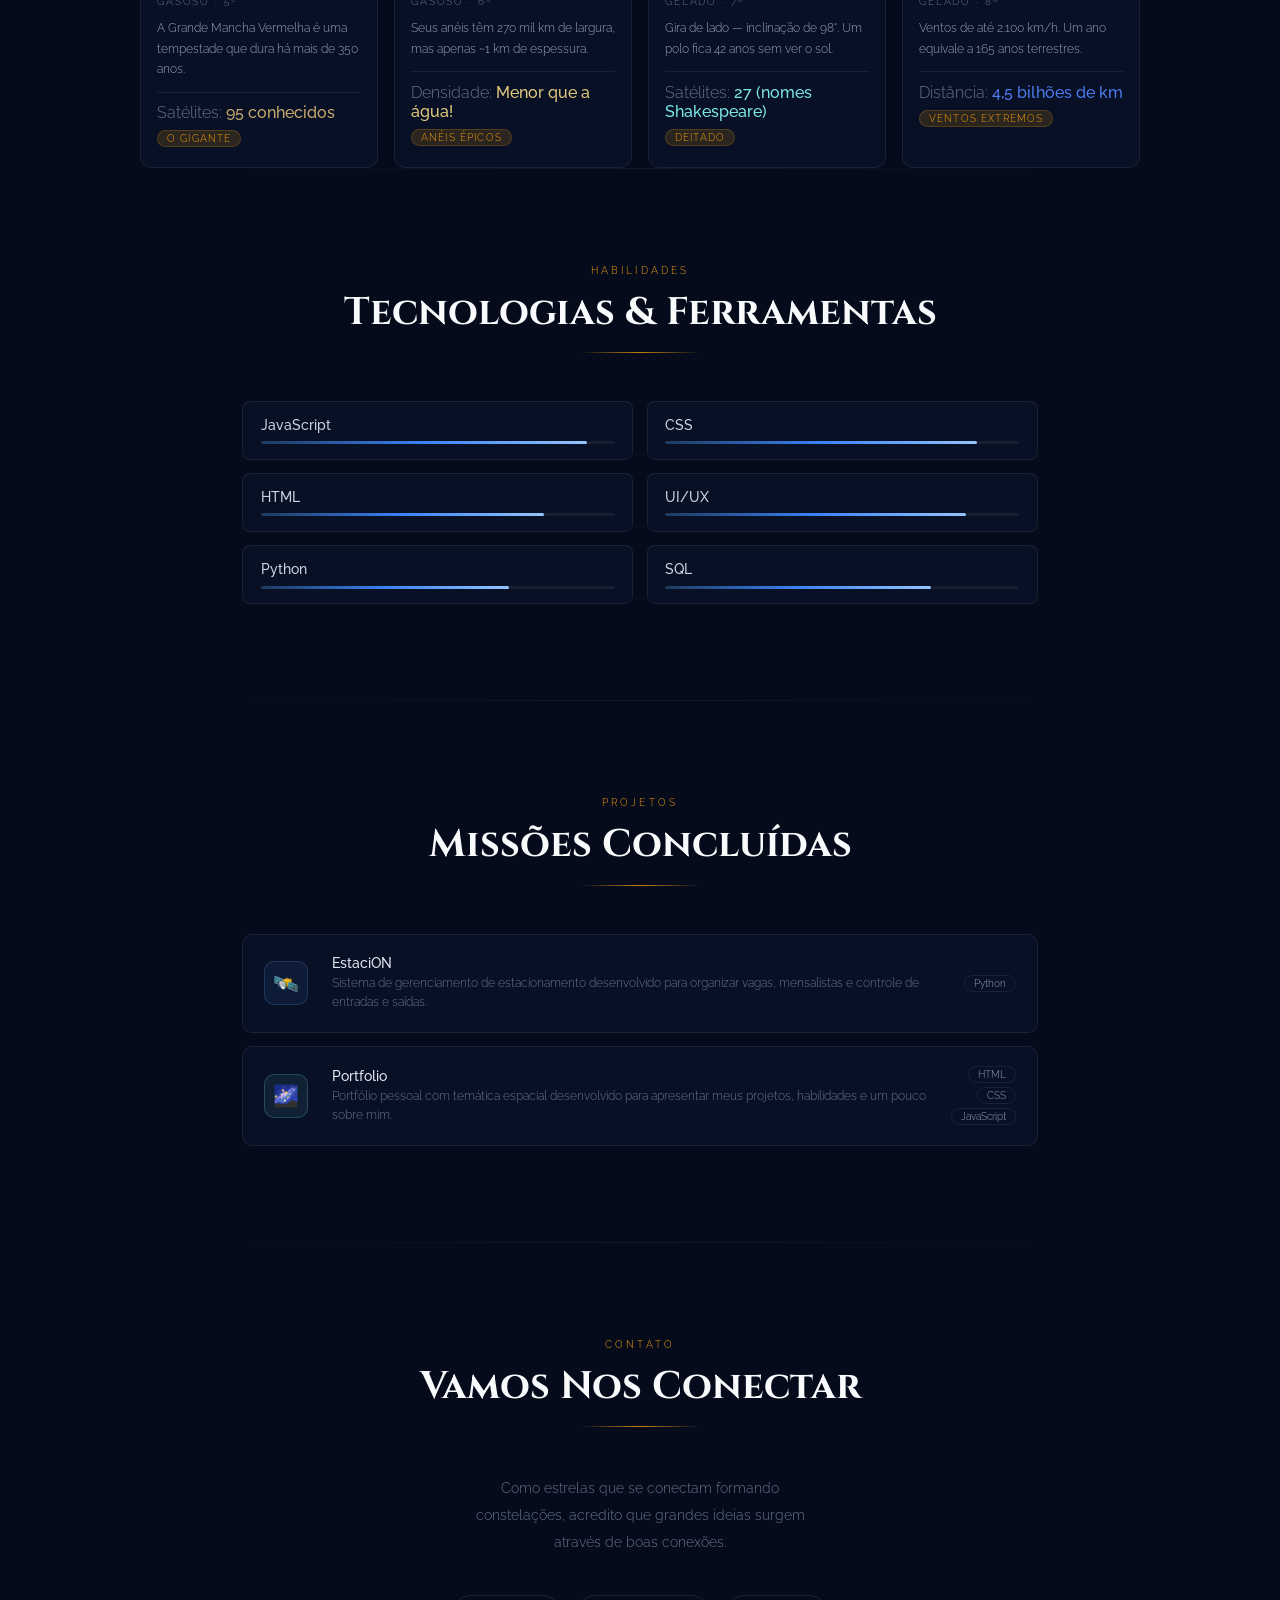
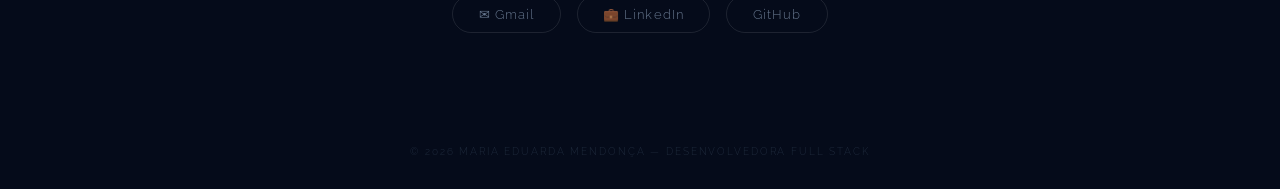
==== commit dcfb94cb: "Botão de rolar arrumado" ====
--- a/portfolio/pages/index.html
+++ b/portfolio/pages/index.html
@@ -12,7 +12,7 @@
 <canvas id="canvas-stars"></canvas>
 
 <nav>
-  <div class="nav-logo">✦ COSMOS.DEV</div>
+  <div class="nav-logo">★</div>
   <ul class="nav-links">
     <li><a href="#solar">Sistema Solar</a></li>
     <li><a href="#skills">Habilidades</a></li>
--- a/portfolio/style/style.css
+++ b/portfolio/style/style.css
@@ -170,10 +170,14 @@
   border-radius: 2px;
   cursor: pointer;
   transition: all .3s;
+  margin-bottom: 50px;
+  
 }
 .btn:hover { background: rgba(245,158,11,.15); box-shadow: 0 0 20px rgba(245,158,11,.2); }
 
 .scroll-arrow {
+
+
   position: absolute;
   bottom: 2rem;
   left: 50%;
